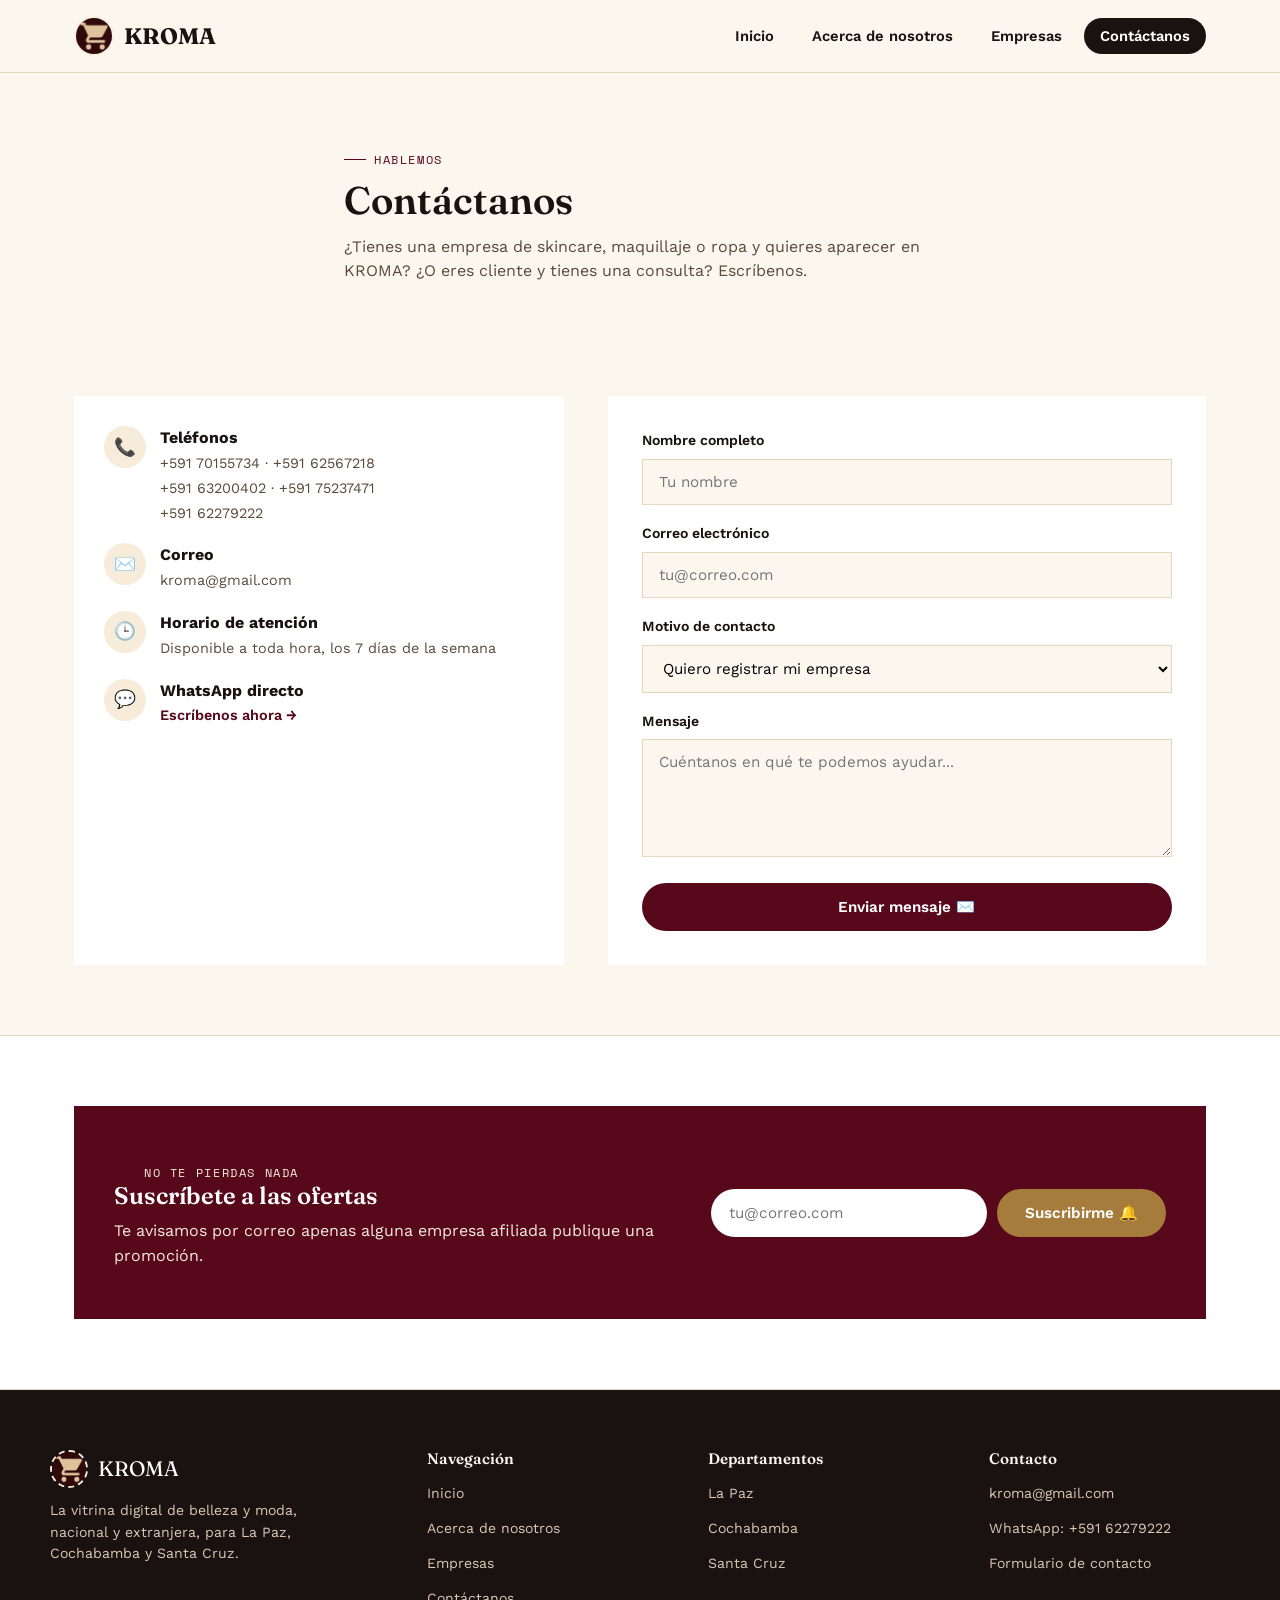
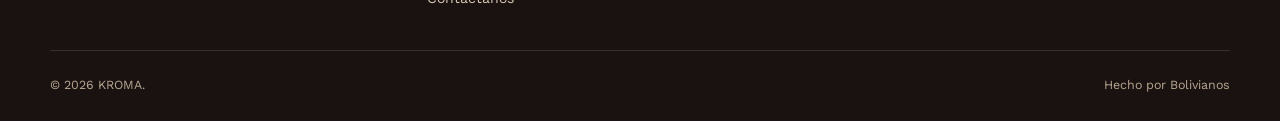
==== contacto.html @ 6fd76ea3 "Moviendo archivos a la raiz" ====
<!DOCTYPE html>
<html lang="es">
<head>
<meta charset="UTF-8">
<meta name="viewport" content="width=device-width, initial-scale=1.0">
<title>Contáctanos · KROMA</title>
<meta name="description" content="Escríbenos o suscríbete a las notificaciones de ofertas de KROMA.">
<link rel="stylesheet" href="css/style.css">
</head>
<body>

<!-- ============== HEADER ============== -->
<header class="site-header">
  <nav class="nav">
    <a href="index.html" class="logo"><img src="assets/img/logo.jpg" alt="Logo KROMA" class="sello-img"> KROMA</a>
    <ul class="nav-links">
      <li><a href="index.html">Inicio</a></li>
      <li><a href="nosotros.html">Acerca de nosotros</a></li>
      <li><a href="empresas.html">Empresas</a></li>
      <li><a href="contacto.html">Contáctanos</a></li>
    </ul>
    <button class="nav-toggle" aria-label="Abrir menú">☰</button>
  </nav>
</header>

<section style="padding-bottom:0;">
  <div class="contenedor section-titulo">
    <span class="eyebrow">Hablemos</span>
    <h2>Contáctanos</h2>
    <p>¿Tienes una empresa de skincare, maquillaje o ropa y quieres aparecer en KROMA? ¿O eres cliente y tienes una consulta? Escríbenos.</p>
  </div>
</section>

<section>
  <div class="contenedor contacto-grid">

    <div class="contacto-info-card">
      
      <div class="contacto-info-item">
        <div class="icono">📞</div>
        <div><b>Teléfonos</b><br><span style="font-size:.9rem;color:#5a4a3a;">+591 70155734 · +591 62567218<br>+591 63200402 · +591 75237471<br>+591 62279222</span></div>
      </div>
      <div class="contacto-info-item">
        <div class="icono">✉️</div>
        <div><b>Correo</b><br><span style="font-size:.9rem;color:#5a4a3a;">kroma@gmail.com</span></div>
      </div>
      <div class="contacto-info-item">
        <div class="icono">🕒</div>
        <div><b>Horario de atención</b><br><span style="font-size:.9rem;color:#5a4a3a;">Disponible a toda hora, los 7 días de la semana</span></div>
      </div>
      <div class="contacto-info-item">
        <div class="icono">💬</div>
        <div><b>WhatsApp directo</b><br><a href="https://wa.me/59162279222" target="_blank" rel="noopener" style="font-size:.9rem;color:var(--verde-oscuro); font-weight:600;">Escríbenos ahora →</a></div>
      </div>
    </div>

    <div class="form-caja">
      <form id="form-contacto">
        <div class="campo">
          <label for="nombre">Nombre completo</label>
          <input type="text" id="nombre" required placeholder="Tu nombre">
        </div>
        <div class="campo">
          <label for="correo">Correo electrónico</label>
          <input type="email" id="correo" required placeholder="tu@correo.com">
        </div>
        <div class="campo">
          <label for="motivo">Motivo de contacto</label>
          <select id="motivo">
            <option>Quiero registrar mi empresa</option>
            <option>Tengo una consulta como clienta</option>
            <option>Reportar un problema</option>
            <option>Otro</option>
          </select>
        </div>
        <div class="campo">
          <label for="mensaje">Mensaje</label>
          <textarea id="mensaje" rows="5" required placeholder="Cuéntanos en qué te podemos ayudar..."></textarea>
        </div>
        <button class="btn btn-primario btn-block" type="submit">Enviar mensaje ✉️</button>
      </form>
    </div>

  </div>
</section>

<!-- ============== NEWSLETTER ============== -->
<section class="section-alt">
  <div class="contenedor">
    <div class="newsletter">
      <div>
        <span class="eyebrow" style="color:var(--verde-crema);">No te pierdas nada</span>
        <h2>Suscríbete a las ofertas</h2>
        <p>Te avisamos por correo apenas alguna empresa afiliada publique una promoción.</p>
      </div>
      <div>
        <form class="form-suscripcion">
          <input type="email" placeholder="tu@correo.com" required>
          <button class="btn btn-terracota" type="submit">Suscribirme 🔔</button>
        </form>
        <div class="mensaje-confirm"></div>
      </div>
    </div>
  </div>
</section>

<footer id="footer-incluido"></footer>

<script src="js/data.js"></script>
<script src="js/main.js"></script>
<script src="js/footer.js"></script>
</body>
</html>
---- css/style.css ----
/* ==========================================================================
   KROMA — style.css
   Paleta oficial (documento de marca): Vino (Maroon) #57081B · Beige Tan #D3AC75
           Beige Sand #D7B47C · Negro #151716
   Tipografía: "Fraunces" (display) + "Work Sans" (texto) + "Space Mono" (datos)
   ========================================================================== */

@import url('https://fonts.googleapis.com/css2?family=Fraunces:ital,opsz,wght@0,9..144,400;0,9..144,600;0,9..144,700;1,9..144,500&family=Work+Sans:wght@400;500;600;700&family=Space+Mono:wght@400;700&display=swap');

:root{
  --crema:        #FBF6EE;   /* fondo general → beige muy claro */
  --marfil:       #FFFFFF;   /* tarjetas → blanco, resalta sobre el beige */
  --cafe-oscuro:  #1A1210;   /* NEGRO de marca → textos, header, footer */
  --cafe-medio:   #57081B;   /* VINO (maroon) → textos y acentos secundarios */
  --cafe-claro:   #D3AC75;   /* BEIGE (tan) → detalles pequeños */
  --verde-salvia: #EFDCC0;   /* beige claro → fondos suaves de íconos/badges */
  --verde-oscuro: #57081B;   /* VINO → color de marca: botones, logo, pestañas */
  --verde-crema:  #F7EBDA;   /* beige muy pálido → fondos suaves */
  --terracota:    #A67C3D;   /* BEIGE dorado oscuro → precios y botón de acción */
  --linea:        #E7D6BE;   /* líneas y bordes suaves en beige */
  --negro:        #151716;   /* NEGRO puro del documento de marca */
}
*{ box-sizing: border-box; margin:0; padding:0; }

html{ scroll-behavior: smooth; }

body{
  background: var(--crema);
  color: var(--cafe-oscuro);
  font-family: 'Work Sans', sans-serif;
  line-height: 1.55;
  overflow-x: hidden;
}

img{ max-width: 100%; display:block; }

a{ color: inherit; text-decoration: none; }

h1,h2,h3,h4{
  font-family: 'Fraunces', serif;
  color: var(--cafe-oscuro);
  line-height: 1.15;
  font-weight: 600;
}

.eyebrow{
  font-family: 'Space Mono', monospace;
  text-transform: uppercase;
  letter-spacing: .14em;
  font-size: .72rem;
  color: var(--verde-oscuro);
  display:inline-flex;
  align-items:center;
  gap:8px;
}
.eyebrow::before{
  content:"";
  width:22px; height:1px;
  background: var(--verde-oscuro);
  display:inline-block;
}

.contenedor{
  max-width: 1180px;
  margin: 0 auto;
  padding: 0 24px;
}

/* Foco visible accesible */
a:focus-visible, button:focus-visible, input:focus-visible, textarea:focus-visible{
  outline: 3px solid var(--terracota);
  outline-offset: 3px;
}

@media (prefers-reduced-motion: reduce){
  *{ animation-duration: .001ms !important; animation-iteration-count: 1 !important; transition-duration: .001ms !important; scroll-behavior:auto !important; }
}

/* ==========================================================================
   BOTONES DIDÁCTICOS
   ========================================================================== */
.btn{
  display:inline-flex;
  align-items:center;
  gap:10px;
  font-family: 'Work Sans', sans-serif;
  font-weight:600;
  font-size: .95rem;
  padding: 13px 26px;
  border-radius: 100px;
  border: 2px solid transparent;
  cursor:pointer;
  transition: transform .18s ease, box-shadow .18s ease, background .18s ease;
  white-space: nowrap;
}
.btn:hover{ transform: translateY(-2px); }
.btn:active{ transform: translateY(0); }

.btn-primario{
  background: var(--verde-oscuro);
  color: var(--marfil);
  box-shadow: var(--sombra);
}
.btn-primario:hover{ background: var(--cafe-oscuro); }

.btn-secundario{
  background: transparent;
  color: var(--cafe-oscuro);
  border-color: var(--cafe-oscuro);
}
.btn-secundario:hover{ background: var(--cafe-oscuro); color: var(--marfil); }

.btn-terracota{
  background: var(--terracota);
  color: var(--marfil);
  box-shadow: var(--sombra);
}
.btn-terracota:hover{ background: #9a5324; }

.btn-block{ width:100%; justify-content:center; }
.btn-sm{ padding: 9px 18px; font-size: .82rem; }

/* ==========================================================================
   HEADER / NAV
   ========================================================================== */
.site-header{
  position: sticky; top:0; z-index: 500;
  background: rgba(251,246,238,0.92);
  backdrop-filter: blur(10px);
  border-bottom: 1px solid var(--linea);
}
.nav{
  display:flex; align-items:center; justify-content:space-between;
  padding: 16px 24px;
  max-width: 1180px; margin:0 auto;
}
.logo{
  display:flex; align-items:center; gap:10px;
  font-family:'Fraunces', serif; font-weight:700; font-size:1.4rem;
  color: var(--cafe-oscuro);
}
.logo .sello{
  width:40px;height:40px;border-radius:50%;
  background: var(--verde-oscuro); color:var(--marfil);
  display:flex; align-items:center; justify-content:center;
  font-family:'Fraunces',serif; font-size:1.1rem; flex-shrink:0;
  border: 2px dashed var(--verde-crema);
}
/* 📸 Logo: mismo círculo de 40px, pero como imagen. Cambia assets/img/logo.png por tu logo real. */
.logo .sello-img{
  width:40px;height:40px;border-radius:50%;
  object-fit:cover; flex-shrink:0;
  border: 2px dashed var(--verde-crema);
}
.footer-logo .sello-img{
  width:38px;height:38px;border-radius:50%; object-fit:cover; flex-shrink:0;
  border: 2px dashed var(--verde-crema);
}
.nav-links{
  display:flex; align-items:center; gap:6px; list-style:none;
}
.nav-links a{
  padding: 9px 16px; border-radius:100px; font-weight:600; font-size:.92rem;
  transition: background .2s ease, color .2s ease;
}
.nav-links a:hover, .nav-links a.activo{
  background: var(--cafe-oscuro); color: var(--marfil);
}
.nav-toggle{
  display:none;
  background:none; border:2px solid var(--cafe-oscuro); border-radius:10px;
  width:44px;height:44px; cursor:pointer; font-size:1.3rem;
  color: var(--cafe-oscuro);
}

@media (max-width: 880px){
  .nav-toggle{ display:block; }
  .nav-links{
    position:absolute; top:100%; left:0; right:0;
    flex-direction:column; align-items:stretch;
    background: var(--marfil);
    border-bottom: 1px solid var(--linea);
    padding: 10px 24px 20px;
    display:none;
    gap:4px;
  }
  .nav-links.abierto{ display:flex; }
  .nav-links a{ text-align:center; }
}

/* ==========================================================================
   HERO
   ========================================================================== */
.hero{
  position:relative;
  padding: 90px 24px 70px;
  overflow:hidden;
}
.hero-grid{
  max-width:1180px; margin:0 auto;
  display:grid; grid-template-columns: 1.1fr .9fr; gap:50px; align-items:center;
}
.hero h1{
  font-size: clamp(2.4rem, 4.6vw, 3.6rem);
  margin: 16px 0 20px;
}
.hero h1 em{ font-style: italic; color: var(--terracota); }
.hero p{ font-size:1.08rem; max-width:46ch; color:#5a4a3a; margin-bottom:28px; }
.hero-acciones{ display:flex; gap:14px; flex-wrap:wrap; }

.hero-visual{
  position:relative; aspect-ratio: 1/1; border-radius: 50% 50% 44% 56% / 55% 45% 55% 45%;
  overflow:hidden; box-shadow: var(--sombra); border: 6px solid var(--marfil);
}
.hero-visual img{ width:100%; height:100%; object-fit:cover; }
.hero-blob-tag{
  position:absolute; bottom:-18px; left:-18px;
  background: var(--verde-oscuro); color:var(--marfil);
  padding: 14px 20px; border-radius: var(--radio-sm);
  font-family:'Space Mono',monospace; font-size:.78rem;
  box-shadow: var(--sombra);
  max-width:200px;
}

.stats-tira{
  display:flex; flex-wrap:wrap; gap:34px;
  margin-top: 46px; padding-top: 34px; border-top:1px solid var(--linea);
}
.stat b{ display:block; font-family:'Fraunces',serif; font-size:2rem; color:var(--cafe-oscuro); }
.stat span{ font-size:.8rem; color:#7a6a5a; }

/* ==========================================================================
   SECCIONES GENERALES
   ========================================================================== */
section{ padding: 70px 24px; }
.section-titulo{ max-width: 640px; margin-bottom: 42px; }
.section-titulo h2{ font-size: clamp(1.8rem,3vw,2.5rem); margin-top:10px; }
.section-titulo p{ color:#5a4a3a; margin-top: 12px; }
.section-alt{ background: var(--marfil); border-top:1px solid var(--linea); border-bottom:1px solid var(--linea); }

/* Tarjetas de departamento */
.departamentos-grid{
  display:grid; grid-template-columns: repeat(3, 1fr); gap: 26px;
}
.depto-card{
  position:relative;
  background: var(--marfil);
  border-radius: var(--radio);
  overflow:hidden;
  box-shadow: var(--sombra);
  border: 1px solid var(--linea);
  transition: transform .25s ease;
}
.depto-card:hover{ transform: translateY(-6px); }
.depto-card .depto-img{ height:170px; overflow:hidden; }
.depto-card .depto-img img{ width:100%; height:100%; object-fit:cover; transition: transform .5s ease; }
.depto-card:hover .depto-img img{ transform: scale(1.08); }
.depto-card .depto-body{ padding: 22px; }
.depto-card h3{ font-size:1.35rem; margin: 6px 0 8px; }
.depto-card p{ color:#5a4a3a; font-size:.92rem; margin-bottom:16px; }
.depto-pill{
  font-family:'Space Mono',monospace; font-size:.72rem;
  background: var(--verde-crema); color: var(--verde-oscuro);
  padding: 5px 12px; border-radius: 100px; display:inline-block;
}

/* ==========================================================================
   CARRUSEL (destacados / productos)
   ========================================================================== */
.carrusel{ position:relative; }
.carrusel-pista{
  display:flex; gap:22px; overflow-x:auto; scroll-snap-type: x mandatory;
  padding-bottom: 14px; scrollbar-width: thin; scrollbar-color: var(--cafe-claro) transparent;
}
.carrusel-pista::-webkit-scrollbar{ height:8px; }
.carrusel-pista::-webkit-scrollbar-thumb{ background: var(--cafe-claro); border-radius:10px; }

.carrusel-controles{ display:flex; gap:10px; margin-top: 18px; justify-content:flex-end; }
.carrusel-btn{
  width:44px; height:44px; border-radius:50%;
  border: 2px solid var(--cafe-oscuro); background: var(--marfil);
  color: var(--cafe-oscuro); font-size:1.1rem; cursor:pointer;
  transition: background .2s ease, color .2s ease;
}
.carrusel-btn:hover{ background: var(--cafe-oscuro); color: var(--marfil); }

.producto-card-mini{
  flex: 0 0 260px; scroll-snap-align:start;
  background: var(--marfil); border-radius: var(--radio); overflow:hidden;
  border:1px solid var(--linea); box-shadow: var(--sombra);
}
.producto-card-mini .foto{ height:170px; overflow:hidden; }
.producto-card-mini .foto img{ width:100%; height:100%; object-fit:cover; }
.producto-card-mini .info{ padding:16px; }
.producto-card-mini .empresa-tag{ font-size:.72rem; color:var(--verde-oscuro); font-family:'Space Mono',monospace; }
.producto-card-mini h4{ font-size:1rem; margin:6px 0; }
.producto-card-mini .precio{ font-family:'Space Mono',monospace; color:var(--terracota); font-weight:700; }

/* ==========================================================================
   EMPRESAS — filtros + grid
   ========================================================================== */
.filtros-depto{
  display:flex; gap:10px; flex-wrap:wrap; margin-bottom: 20px;
}
.filtro-btn{
  padding:10px 20px; border-radius:100px; border:2px solid var(--cafe-oscuro);
  background:transparent; color:var(--cafe-oscuro); font-weight:600; cursor:pointer;
  font-family:'Work Sans',sans-serif; font-size:.9rem;
  transition: all .2s ease;
}
.filtro-btn.activo, .filtro-btn:hover{ background: var(--cafe-oscuro); color: var(--marfil); }

.filtros-tipo{ display:flex; gap:8px; flex-wrap:wrap; margin-bottom: 34px; }
.chip-btn{
  padding:7px 16px; border-radius:100px; border:1.5px solid var(--verde-oscuro);
  background: var(--verde-crema); color:var(--verde-oscuro); font-size:.8rem; font-weight:600;
  cursor:pointer; font-family:'Space Mono',monospace;
}
.chip-btn.activo{ background: var(--verde-oscuro); color:var(--marfil); }

.empresas-grid{
  display:grid; grid-template-columns: repeat(auto-fill, minmax(270px,1fr)); gap: 24px;
}
.empresa-card{
  background: var(--marfil); border-radius: var(--radio); border:1px solid var(--linea);
  box-shadow: var(--sombra); padding: 24px; cursor:pointer;
  transition: transform .22s ease, border-color .22s ease;
  display:flex; flex-direction:column; gap:12px; text-align:left;
}
.empresa-card:hover{ transform: translateY(-5px); border-color: var(--verde-oscuro); }
.empresa-top{ display:flex; align-items:center; gap:14px; }
.empresa-icono{
  width:56px;height:56px;border-radius:50%; flex-shrink:0;
  background: var(--verde-crema); display:flex; align-items:center; justify-content:center;
  font-size:1.6rem; border: 2px dashed var(--verde-oscuro);
}
.empresa-nombre{ font-family:'Fraunces',serif; font-size:1.12rem; font-weight:600; }
.empresa-pais{ font-size:.78rem; color:#7a6a5a; }
.badges{ display:flex; gap:8px; flex-wrap:wrap; }
.badge{
  font-family:'Space Mono',monospace; font-size:.68rem; padding:4px 10px; border-radius:100px;
}
.badge-extranjera{ background:#F1E1CE; color: var(--cafe-medio); }
.badge-nacional{ background: var(--verde-crema); color: var(--verde-oscuro); }
.badge-categoria{ background: #EFE6F0; color:#6a4b6e; }
.empresa-card .ver-mas{
  margin-top:auto; font-weight:700; font-size:.85rem; color: var(--terracota);
  display:flex; align-items:center; gap:6px;
}

/* ==========================================================================
   MODAL DE EMPRESA (mision/vision -> productos -> reseñas -> visita)
   ========================================================================== */
.modal-overlay{
  position:fixed; inset:0; background: rgba(35,24,16,0.6);
  display:none; align-items:center; justify-content:center; z-index:1000;
  padding: 20px; backdrop-filter: blur(3px);
}
.modal-overlay.visible{ display:flex; }

.modal-caja{
  background: var(--crema); border-radius: 22px; max-width: 640px; width:100%;
  max-height: 88vh; overflow-y:auto; box-shadow: 0 30px 70px rgba(0,0,0,.3);
  position:relative; border: 1px solid var(--linea);
}
.modal-cerrar{
  position:absolute; top:16px; right:16px; z-index:5;
  width:38px;height:38px;border-radius:50%; border:none;
  background: var(--marfil); color:var(--cafe-oscuro); font-size:1.1rem; cursor:pointer;
  box-shadow: var(--sombra);
}

.modal-panel{ padding: 40px 34px 34px; }

/* Paso 1: advertencia de mision/vision */
.advertencia{
  text-align:center;
}
.advertencia .empresa-icono{ width:80px;height:80px; font-size:2.3rem; margin:0 auto 14px; }
.advertencia .eyebrow{ justify-content:center; margin-bottom:8px; }
.advertencia h3{ font-size:1.6rem; margin-bottom: 18px; }
.mv-bloque{
  background: var(--marfil); border-radius: var(--radio-sm); padding:18px 20px;
  text-align:left; margin-bottom:14px; border-left: 4px solid var(--verde-oscuro);
}
.mv-bloque.vision{ border-left-color: var(--terracota); }
.mv-bloque .eyebrow{ justify-content:flex-start; margin-bottom:6px; }
.mv-bloque p{ font-size:.92rem; color:#4a3a2c; }

/* Paso 2: detalle */
.detalle-header{ display:flex; align-items:center; gap:14px; margin-bottom: 22px; }
.detalle-header h3{ font-size:1.4rem; }

.tabs-detalle{ display:flex; gap:8px; margin-bottom:20px; border-bottom:1px solid var(--linea); }
.tab-btn{
  background:none; border:none; padding: 10px 4px; margin-right:18px;
  font-family:'Work Sans',sans-serif; font-weight:600; color:#8a7a68; cursor:pointer;
  border-bottom: 3px solid transparent; font-size:.92rem;
}
.tab-btn.activo{ color: var(--cafe-oscuro); border-color: var(--terracota); }

.panel-tab{ display:none; }
.panel-tab.activo{ display:block; animation: aparecer .3s ease; }
@keyframes aparecer{ from{opacity:0; transform:translateY(6px);} to{opacity:1; transform:translateY(0);} }

/* mini carrusel de productos dentro del modal */
.prod-carrusel{ position:relative; }
.prod-slide{ display:none; gap:18px; }
.prod-slide.activo{ display:grid; grid-template-columns: 120px 1fr; }
.prod-slide img{ width:120px; height:120px; object-fit:cover; border-radius: var(--radio-sm); }
.prod-slide h4{ font-size:1.05rem; margin-bottom:6px; }
.prod-slide p{ font-size:.88rem; color:#5a4a3a; margin-bottom:10px; }
.prod-slide .precio{ font-family:'Space Mono',monospace; font-weight:700; color:var(--terracota); font-size:1.05rem; }
.prod-dots{ display:flex; gap:8px; justify-content:center; margin-top:16px; }
.prod-dot{ width:9px;height:9px;border-radius:50%; background: var(--linea); border:none; cursor:pointer; }
.prod-dot.activo{ background: var(--verde-oscuro); width:22px; border-radius:6px; transition: all .25s ease; }
.prod-nav{ display:flex; justify-content:space-between; position:absolute; top:44px; left:0; right:0; pointer-events:none; }
.prod-nav button{ pointer-events:all; }

.resena{
  background: var(--marfil); border-radius: var(--radio-sm); padding:16px; margin-bottom:12px;
  border:1px solid var(--linea);
}
.resena-top{ display:flex; justify-content:space-between; align-items:center; margin-bottom:6px; }
.resena-top b{ font-size:.9rem; }
.estrellas{ color: var(--terracota); font-size:.85rem; letter-spacing:2px; }
.resena p{ font-size:.88rem; color:#5a4a3a; }

.mapa-caja{ border-radius: var(--radio-sm); overflow:hidden; border:1px solid var(--linea); margin-bottom:14px; }
.mapa-caja iframe{ width:100%; height:230px; border:0; display:block; }
.direccion-linea{ display:flex; gap:8px; align-items:flex-start; font-size:.9rem; margin-bottom:16px; color:#4a3a2c; }

.acciones-detalle{ display:flex; gap:12px; flex-wrap:wrap; margin-top: 10px; }

/* ==========================================================================
   BIENVENIDA (modal de entrada al sitio)
   ========================================================================== */
.bienvenida-caja{ max-width: 560px; text-align:center; }
.bienvenida-caja .sello-grande{
  width:74px;height:74px;border-radius:50%; margin: 0 auto 18px;
  background: var(--verde-oscuro); color:var(--marfil); display:flex; align-items:center; justify-content:center;
  font-family:'Fraunces',serif; font-size:1.6rem; border: 3px dashed var(--verde-crema);
}
/* 📸 Versión imagen del sello grande de bienvenida (misma idea que el logo del header) */
.bienvenida-caja .sello-grande-img{
  width:74px;height:74px;border-radius:50%; margin:0 auto 18px; object-fit:cover;
  border: 3px dashed var(--verde-crema); display:block;
}
.bienvenida-caja h3{ font-size:1.7rem; margin-bottom:10px; }
.bienvenida-caja p{ color:#5a4a3a; margin-bottom:20px; }
.bienvenida-lista{ text-align:left; display:grid; gap:10px; margin-bottom:26px; }
.bienvenida-lista li{ list-style:none; display:flex; gap:10px; font-size:.92rem; align-items:flex-start; }
.bienvenida-lista li span{ color: var(--verde-oscuro); font-weight:700; }

/* ==========================================================================
   EQUIPO (nosotros)
   ========================================================================== */
.equipo-grid{
  display:grid; grid-template-columns: repeat(5, 1fr); gap: 22px;
}
.equipo-card{ text-align:center; }
.equipo-foto{
  width:100%; aspect-ratio: 1/1; border-radius: 50%; overflow:hidden;
  border: 5px solid var(--marfil); box-shadow: var(--sombra); margin-bottom:14px;
}
.equipo-foto img{ width:100%; height:100%; object-fit:cover; }
.equipo-card h4{ font-size:1rem; margin-bottom:4px; }
.equipo-card span{ font-size:.8rem; color: var(--verde-oscuro); font-family:'Space Mono',monospace; }

/* ==========================================================================
   NEWSLETTER / SUSCRIPCION
   ========================================================================== */
.newsletter{
  background: var(--verde-oscuro); color: var(--marfil);
  border-radius: var(--radio); padding: 50px 40px;
  display:grid; grid-template-columns: 1.1fr .9fr; gap: 40px; align-items:center;
}
.newsletter h2{ color: var(--marfil); }
.newsletter p{ color: var(--verde-crema); margin-top:10px; }
.form-suscripcion{ display:flex; gap:10px; flex-wrap:wrap; }
.form-suscripcion input{
  flex:1; min-width:200px; padding: 14px 18px; border-radius:100px; border:none;
  font-family:'Work Sans',sans-serif; font-size:.95rem;
}
.mensaje-confirm{
  margin-top:12px; font-size:.88rem; padding:10px 16px; border-radius:10px;
  background: rgba(255,255,255,0.15); display:none;
}
.mensaje-confirm.visible{ display:block; }

/* ==========================================================================
   FOOTER
   ========================================================================== */
footer{
  background: var(--cafe-oscuro); color: var(--crema);
  padding: 60px 24px 26px;
}
.footer-grid{
  display:grid; grid-template-columns: 1.4fr 1fr 1fr 1fr; gap: 40px;
  max-width:1180px; margin:0 auto 40px;
}
.footer-grid h4{ color: var(--crema); font-size:.95rem; margin-bottom:14px; }
.footer-grid ul{ list-style:none; display:grid; gap:10px; }
.footer-grid a{ color: #D8C9B4; font-size:.88rem; }
.footer-grid a:hover{ color: var(--marfil); }
.footer-logo{ display:flex; align-items:center; gap:10px; font-family:'Fraunces',serif; font-size:1.3rem; margin-bottom:12px; color: var(--marfil); }
.footer-bottom{
  max-width:1180px; margin:0 auto; padding-top:24px; border-top:1px solid rgba(255,255,255,0.12);
  display:flex; justify-content:space-between; flex-wrap:wrap; gap:10px;
  font-size:.78rem; color:#B7A793;
}

/* ==========================================================================
   PÁGINA ACERCA DE NOSOTROS Y CONTACTO — extras
   ========================================================================== */
.mv-columnas{ display:grid; grid-template-columns: 1fr 1fr; gap: 26px; margin-top: 10px; }
.mv-tarjeta{
  background: var(--marfil); border-radius: var(--radio); padding: 30px;
  border-top: 5px solid var(--verde-oscuro); box-shadow: var(--sombra);
}
.mv-tarjeta.terracota{ border-top-color: var(--terracota); }
.mv-tarjeta .eyebrow{ margin-bottom:10px; }

.linea-tiempo{ display:grid; gap:0; margin-top: 20px; }
.hito{ display:grid; grid-template-columns: 90px 1fr; gap: 20px; padding: 20px 0; border-bottom:1px dashed var(--linea); }
.hito:last-child{ border-bottom:none; }
.hito .anio{ font-family:'Space Mono',monospace; font-weight:700; color: var(--terracota); }
.hito h4{ margin-bottom:4px; font-size:1.02rem; }
.hito p{ font-size:.9rem; color:#5a4a3a; }

.contacto-grid{ display:grid; grid-template-columns: .9fr 1.1fr; gap: 44px; }
.contacto-info-card{
  background: var(--marfil); border-radius: var(--radio); padding: 30px;
  box-shadow: var(--sombra); display:grid; gap:18px; align-content:start;
}
.contacto-info-item{ display:flex; gap:14px; align-items:flex-start; }
.contacto-info-item .icono{
  width:42px;height:42px;border-radius:50%; background: var(--verde-crema); color:var(--verde-oscuro);
  display:flex; align-items:center; justify-content:center; flex-shrink:0; font-size:1.1rem;
}
.form-caja{ background: var(--marfil); border-radius: var(--radio); padding: 34px; box-shadow: var(--sombra); }
.campo{ margin-bottom:18px; }
.campo label{ display:block; font-weight:600; font-size:.88rem; margin-bottom:7px; }
.campo input, .campo textarea, .campo select{
  width:100%; padding: 13px 16px; border-radius: var(--radio-sm); border:1.5px solid var(--linea);
  background: var(--crema); font-family:'Work Sans',sans-serif; font-size:.95rem; resize:vertical;
}
.campo input:focus, .campo textarea:focus, .campo select:focus{ border-color: var(--verde-oscuro); }

/* Toast de confirmación general */
.toast{
  position:fixed; bottom:26px; right:26px; z-index:2000;
  background: var(--cafe-oscuro); color: var(--marfil); padding: 16px 22px; border-radius: var(--radio-sm);
  box-shadow: var(--sombra); font-size:.9rem; display:flex; align-items:center; gap:10px;
  transform: translateY(140%); transition: transform .35s ease;
  max-width: 320px;
}
.toast.visible{ transform: translateY(0); }

/* ==========================================================================
   RESPONSIVE
   ========================================================================== */
@media (max-width: 980px){
  .hero-grid{ grid-template-columns: 1fr; }
  .hero-visual{ order:-1; max-width:340px; margin:0 auto; }
  .departamentos-grid{ grid-template-columns: 1fr 1fr; }
  .equipo-grid{ grid-template-columns: repeat(3,1fr); }
  .newsletter{ grid-template-columns: 1fr; }
  .mv-columnas{ grid-template-columns: 1fr; }
  .contacto-grid{ grid-template-columns: 1fr; }
  .footer-grid{ grid-template-columns: 1fr 1fr; }
}
@media (max-width: 620px){
  section{ padding: 50px 18px; }
  .departamentos-grid{ grid-template-columns: 1fr; }
  .equipo-grid{ grid-template-columns: repeat(2,1fr); }
  .prod-slide.activo{ grid-template-columns: 1fr; }
  .prod-slide img{ width:100%; height:160px; }
  .footer-grid{ grid-template-columns: 1fr; }
}
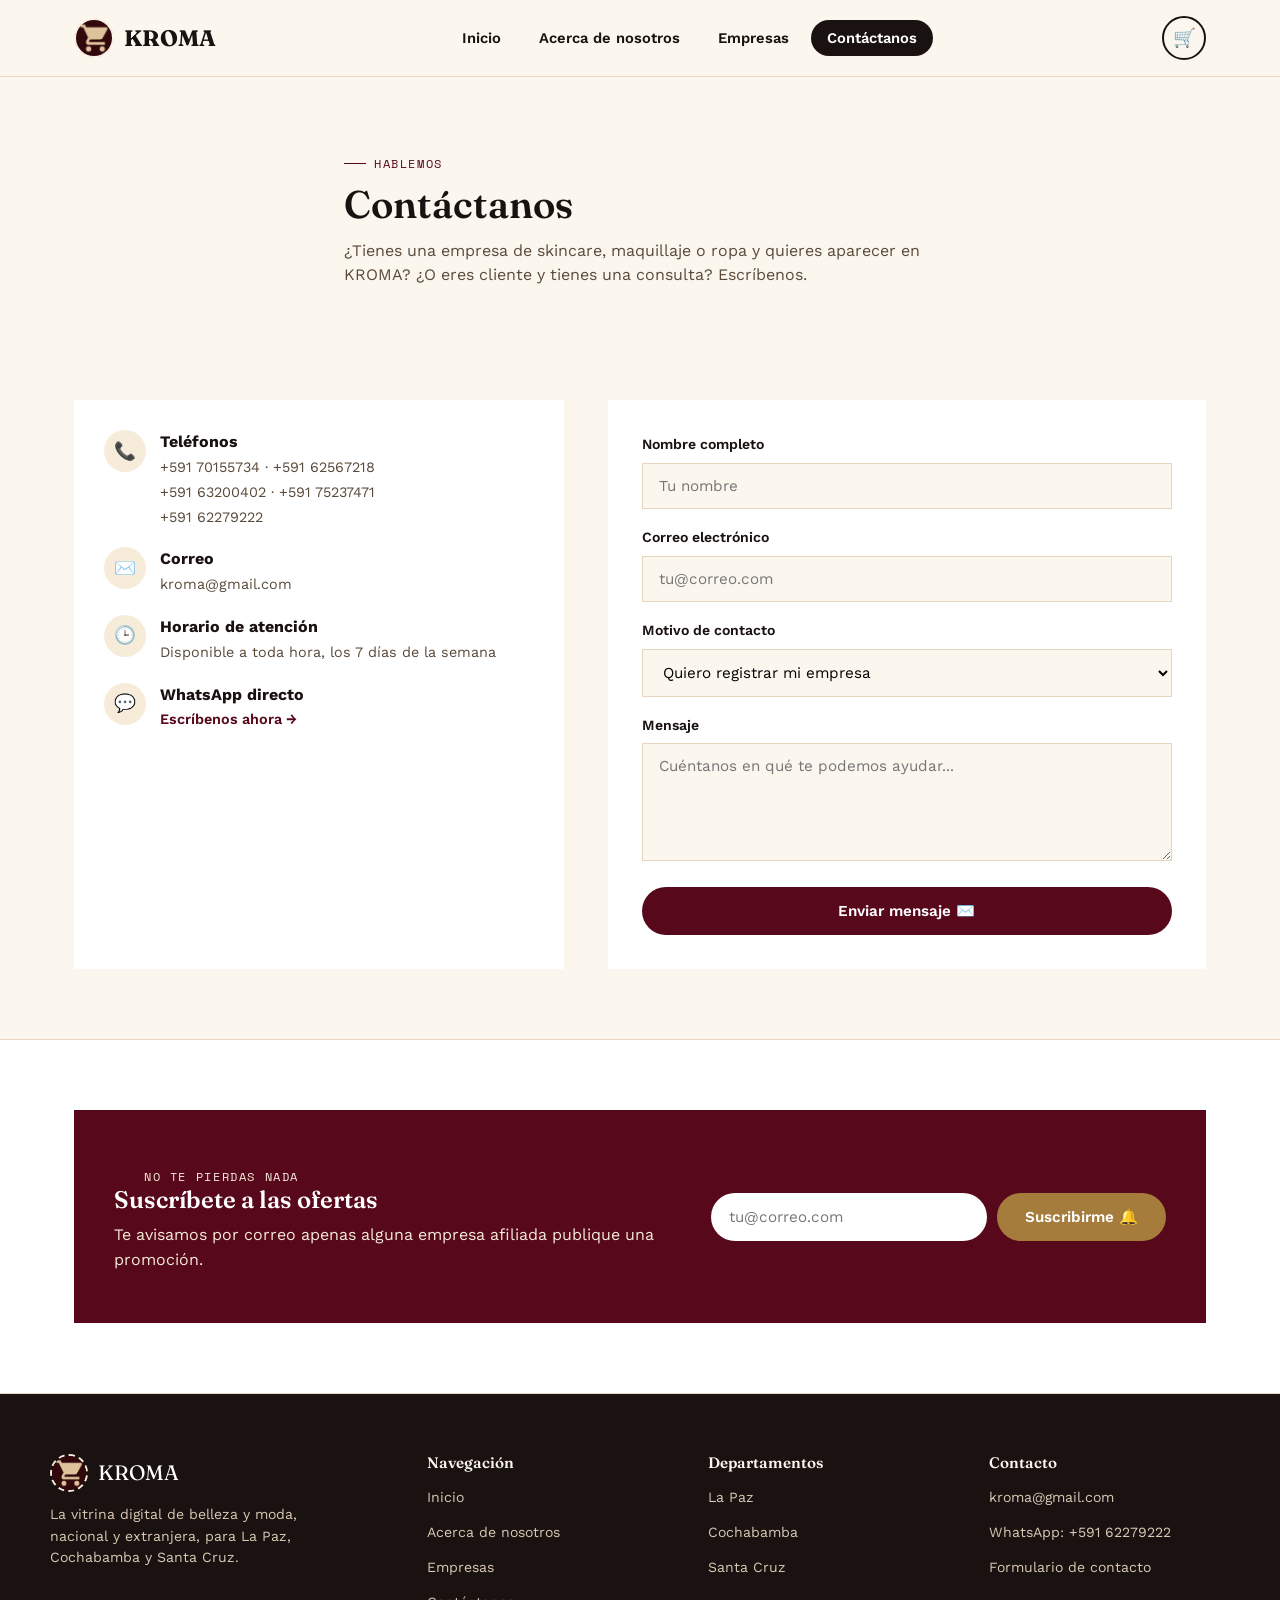
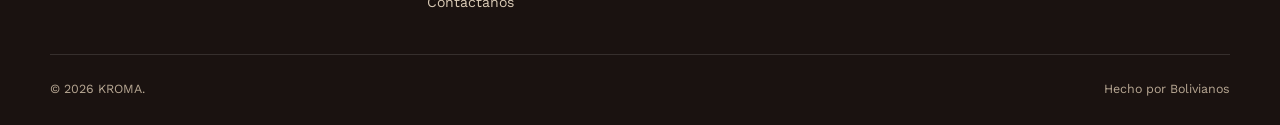
==== commit 58b946af: "Convertir KROMA en PWA instalable" ====
--- a/contacto.html
+++ b/contacto.html
@@ -6,6 +6,10 @@
 <title>Contáctanos · KROMA</title>
 <meta name="description" content="Escríbenos o suscríbete a las notificaciones de ofertas de KROMA.">
 <link rel="stylesheet" href="css/style.css">
+<link rel="manifest" href="manifest.json">
+<meta name="theme-color" content="#57081B">
+<link rel="apple-touch-icon" href="assets/icons/apple-touch-icon.png">
+<link rel="icon" href="assets/icons/icon-192.png">
 </head>
 <body>
 
@@ -108,6 +112,8 @@
 
 <script src="js/data.js"></script>
 <script src="js/main.js"></script>
+<script src="js/carrito.js"></script>
+<script src="js/pwa.js"></script>
 <script src="js/footer.js"></script>
 </body>
 </html>
--- a/css/style.css
+++ b/css/style.css
@@ -558,6 +558,89 @@
 .toast.visible{ transform: translateY(0); }
 
 /* ==========================================================================
+   VALORACIÓN POR ESTRELLAS (empresas)
+   ========================================================================== */
+.empresa-valoracion{ display:flex; align-items:center; gap:8px; }
+.valoracion-num{ font-family:'Space Mono',monospace; font-size:.76rem; color:#7a6a5a; }
+
+.valoracion-picker{
+  background: var(--marfil); border:1px solid var(--linea); border-radius: var(--radio-sm);
+  padding:16px; margin-bottom:16px; text-align:center;
+}
+.valoracion-picker > span{ display:block; font-size:.88rem; margin-bottom:10px; color:#4a3a2c; }
+.picker-estrellas{ display:flex; gap:6px; justify-content:center; }
+.picker-estrella{
+  background:none; border:none; cursor:pointer; font-size:1.7rem; line-height:1;
+  color: var(--linea); transition: transform .15s ease, color .15s ease;
+}
+.picker-estrella:hover, .picker-estrella:hover ~ .picker-estrella{ transform: scale(1.08); }
+.picker-estrella.seleccionada{ color: var(--terracota); }
+
+/* ==========================================================================
+   CARRITO DE COMPRAS
+   ========================================================================== */
+.carrito-toggle{
+  position:relative; background:none; border:2px solid var(--cafe-oscuro); border-radius:100px;
+  width:44px; height:44px; cursor:pointer; font-size:1.15rem; color: var(--cafe-oscuro);
+  display:flex; align-items:center; justify-content:center; flex-shrink:0;
+}
+.carrito-badge{
+  position:absolute; top:-6px; right:-6px; background: var(--terracota); color: var(--marfil);
+  font-family:'Space Mono',monospace; font-size:.66rem; min-width:19px; height:19px; border-radius:50%;
+  align-items:center; justify-content:center; display:none; padding:0 3px;
+}
+
+.carrito-overlay{ justify-content:flex-end; padding:0; }
+.carrito-caja{
+  background: var(--crema); width:100%; max-width:420px; height:100%;
+  display:flex; flex-direction:column; box-shadow: -20px 0 50px rgba(0,0,0,.25);
+  animation: entrarCarrito .3s ease;
+}
+@keyframes entrarCarrito{ from{ transform: translateX(100%);} to{ transform: translateX(0);} }
+.carrito-header{
+  display:flex; align-items:center; justify-content:space-between;
+  padding:22px 24px; border-bottom:1px solid var(--linea);
+}
+.carrito-header h3{ font-size:1.3rem; }
+.carrito-header .modal-cerrar{ position:static; }
+
+.carrito-lista{ flex:1; overflow-y:auto; padding:18px 24px; }
+.carrito-vacio{ color:#7a6a5a; font-size:.9rem; text-align:center; margin-top:30px; }
+
+.carrito-item{
+  display:grid; grid-template-columns:64px 1fr auto; gap:12px; align-items:flex-start;
+  padding:14px 0; border-bottom:1px solid var(--linea);
+}
+.carrito-item img{ width:64px;height:64px; object-fit:cover; border-radius: var(--radio-sm); }
+.carrito-item-empresa{ font-size:.72rem; color:#8a7a68; }
+.carrito-item-info h4{ font-size:.92rem; margin:2px 0 4px; }
+.carrito-cant{ display:flex; align-items:center; gap:10px; margin-top:8px; }
+.carrito-cant button{
+  width:26px;height:26px; border-radius:50%; border:1.5px solid var(--linea); background:var(--marfil);
+  cursor:pointer; font-size:1rem; line-height:1;
+}
+.carrito-quitar{ background:none; border:none; color:#9a8a78; cursor:pointer; font-size:1rem; }
+.carrito-quitar:hover{ color: var(--cafe-medio); }
+
+.carrito-footer{ padding:18px 24px 24px; border-top:1px solid var(--linea); }
+.carrito-total-linea{
+  display:flex; justify-content:space-between; font-family:'Space Mono',monospace;
+  font-weight:700; font-size:1.05rem; margin-bottom:14px;
+}
+.carrito-footer .btn{ margin-bottom:10px; }
+.carrito-footer .btn:last-child{ margin-bottom:0; }
+
+@media (max-width: 620px){
+  .carrito-caja{ max-width:100%; }
+}
+
+.instalar-toggle{ flex-shrink:0; }
+@media (max-width: 880px){
+  .instalar-texto{ display:none; }
+  .instalar-toggle{ padding:9px 12px; }
+}
+
+/* ==========================================================================
    RESPONSIVE
    ========================================================================== */
 @media (max-width: 980px){
